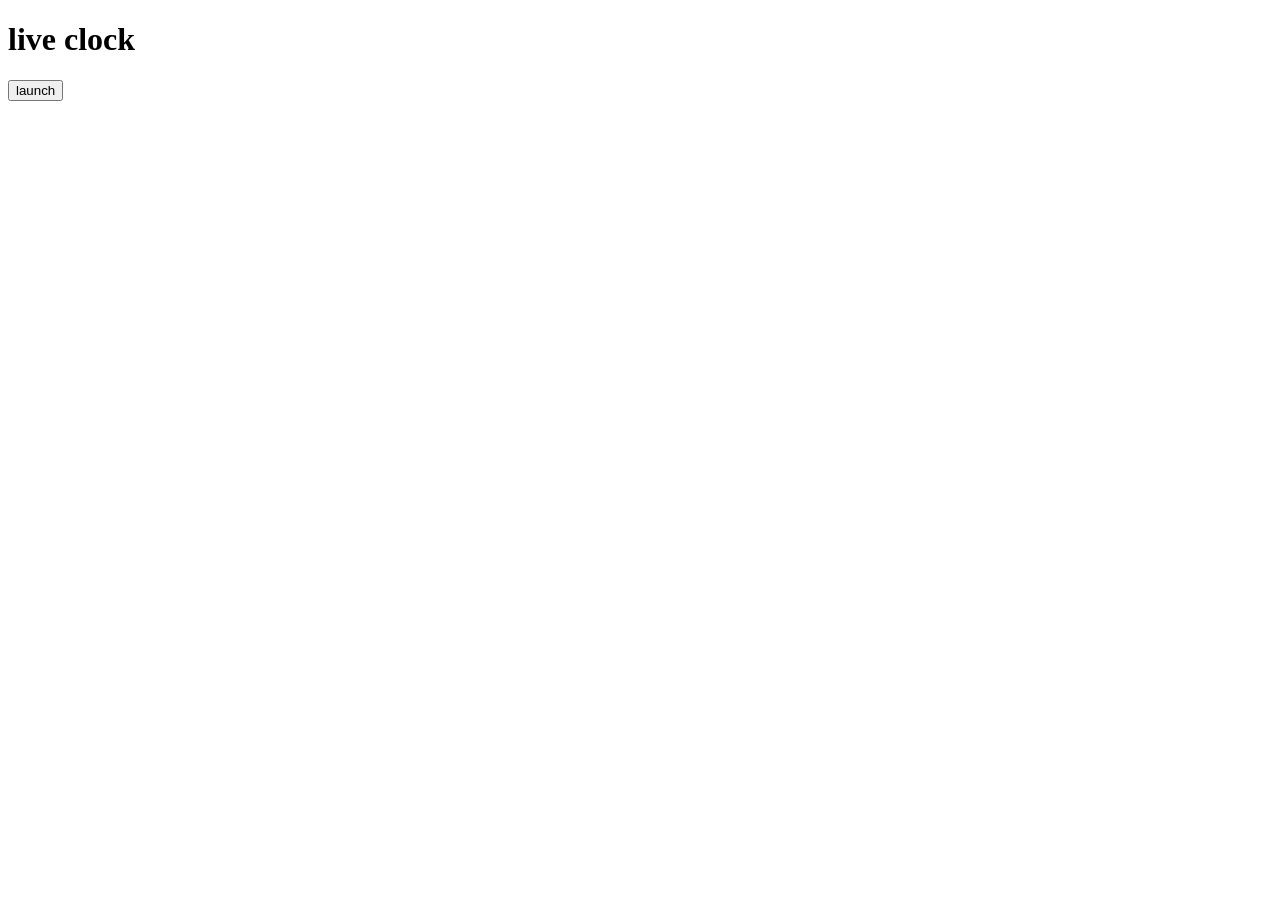
==== clock.html @ d665baa2 "first commit" ====
<!DOCTYPE html>
<html lang="en" >
<head>
  <meta charset="UTF-8">
</head>
<body>
    <h1>live clock</h1>
    <div>
    <button onclick="generatetime();"> launch </button>
        <br>
        <br>
        <center>
        <div id="display"></div>
        </center>
    </div>
  
</body>
   
</html>
<script>
function generatetime()
{
    var date = new Date();
    var hour = date.getHours(); 
    var minute = date.getMinutes(); 
    var seconds = date.getSeconds(); 

    var day = "AM";
    
    if(hour == 0)
    {
        hour = 12;
    }
    
    if(hour >= 12)
    {
        hour = hour - 12;
        day = "PM";
    }
    
    hour = (hour < 10) ? "0" + hour : hour;
    minute = (minute < 10) ? "0" + minute : minute;
    seconds = (seconds < 10) ? "0" + seconds : seconds;
    
    var time = hour + ":" + minute + ":" + seconds + " " + day;
    document.getElementById("display").innerHTML = time;
    
    setInterval(generatetime, 2000);
}
</script>
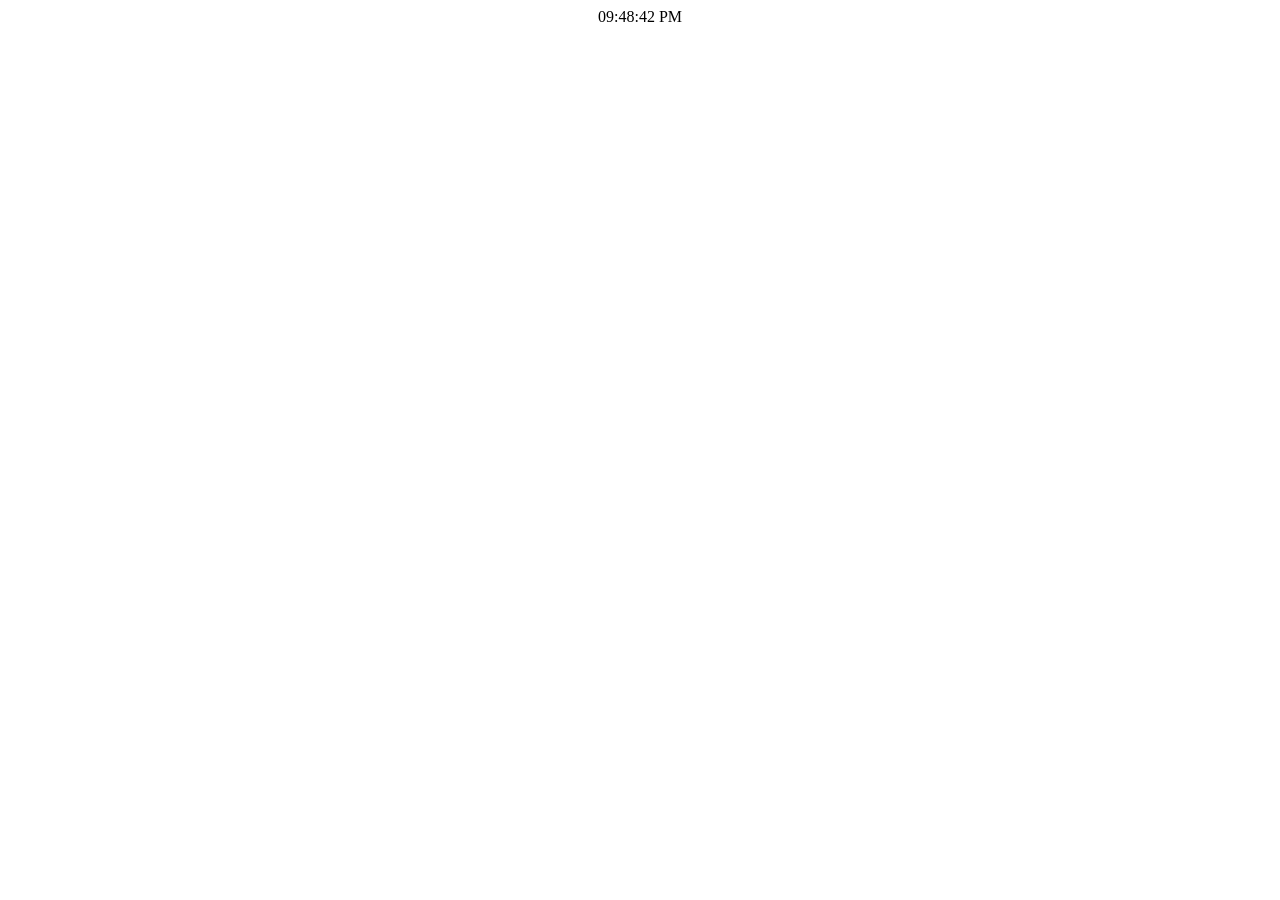
==== commit 5a6a5c89: "update" ====
--- a/clock.html
+++ b/clock.html
@@ -4,20 +4,13 @@
   <meta charset="UTF-8">
 </head>
 <body>
-    <h1>live clock</h1>
+
     <div>
-    <button onclick="generatetime();"> launch </button>
-        <br>
-        <br>
         <center>
         <div id="display"></div>
         </center>
     </div>
-  
-</body>
-   
-</html>
-<script>
+    <script>
 function generatetime()
 {
     var date = new Date();
@@ -44,7 +37,12 @@
     
     var time = hour + ":" + minute + ":" + seconds + " " + day;
     document.getElementById("display").innerHTML = time;
-    
-    setInterval(generatetime, 2000);
-}
-</script>+}    
+    generatetime();
+    setInterval(generatetime, 1000);
+
+</script>
+  
+</body>
+   
+</html>
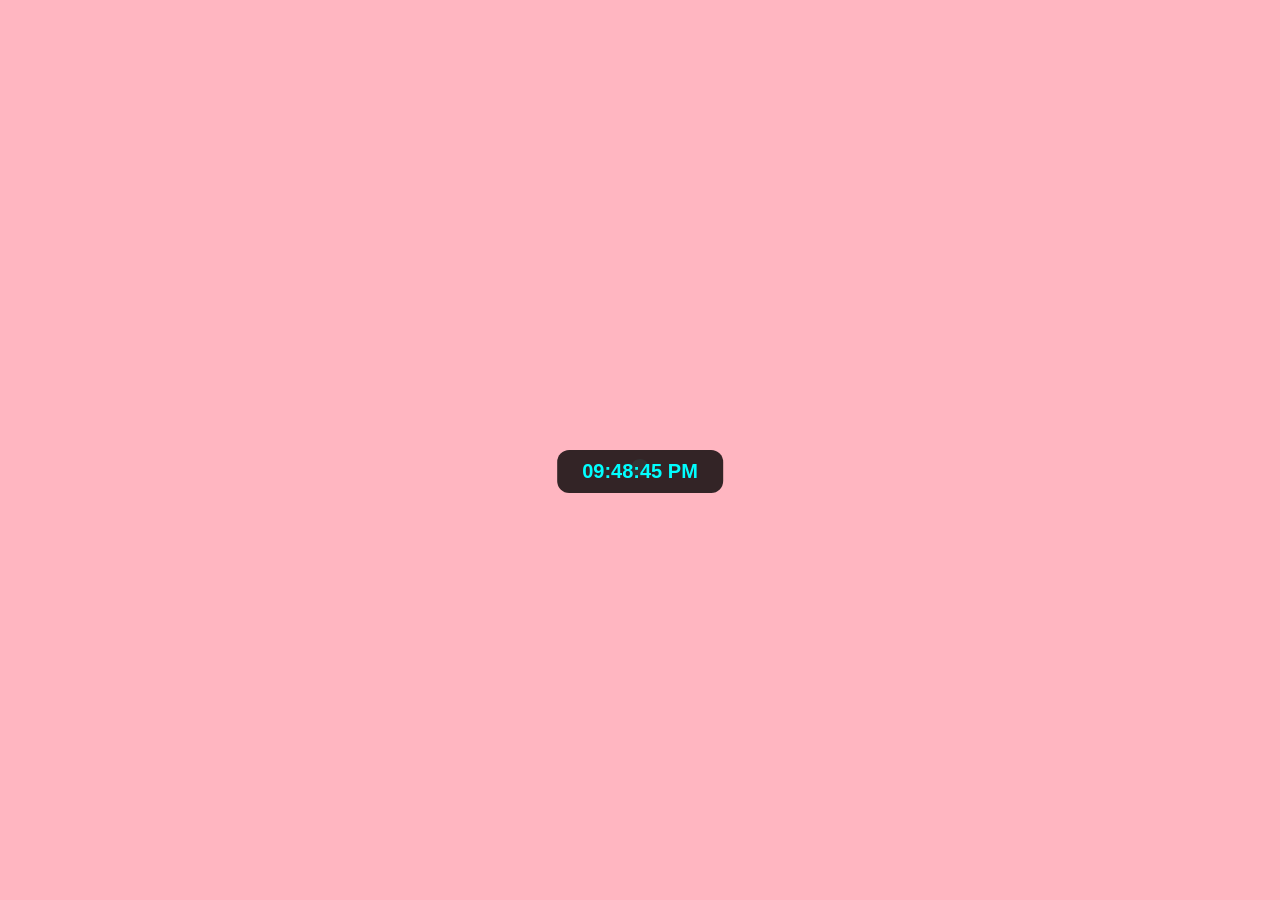
==== commit 2af1e151: "update" ====
--- a/clock.html
+++ b/clock.html
@@ -1,47 +1,50 @@
 <!DOCTYPE html>
 <html lang="en" >
-<head>
-  <meta charset="UTF-8">
-</head>
-<body>
+    <head>
+        <meta charset="UTF-8">
+        <link rel="stylesheet" href="clock.css">
+    </head>
+    
+    <body>
+    
+    <div>
+        <div class="center"></div>
+        <div id="display"></div>
+    </div>
+    
+    <!--Body Part-->
+    <script>
+        function generatetime()
+            {
+                var date = new Date();
+                var hour = date.getHours(); 
+                var minute = date.getMinutes(); 
+                var seconds = date.getSeconds(); 
 
-    <div>
-        <center>
-        <div id="display"></div>
-        </center>
-    </div>
-    <script>
-function generatetime()
-{
-    var date = new Date();
-    var hour = date.getHours(); 
-    var minute = date.getMinutes(); 
-    var seconds = date.getSeconds(); 
+                var day = "AM";
+                
+                if(hour == 0)
+                {
+                    hour = 12;
+                }
+                
+                if(hour >= 12)
+                {
+                    hour = hour - 12;
+                    day = "PM";
+                }
+                
+                hour = (hour < 10) ? "0" + hour : hour;
+                minute = (minute < 10) ? "0" + minute : minute;
+                seconds = (seconds < 10) ? "0" + seconds : seconds;
+                
+                var time = hour + ":" + minute + ":" + seconds + " " + day;
+                document.getElementById("display").innerHTML = time;
+            }    
+        generatetime();
+        setInterval(generatetime, 1000);
 
-    var day = "AM";
-    
-    if(hour == 0)
-    {
-        hour = 12;
-    }
-    
-    if(hour >= 12)
-    {
-        hour = hour - 12;
-        day = "PM";
-    }
-    
-    hour = (hour < 10) ? "0" + hour : hour;
-    minute = (minute < 10) ? "0" + minute : minute;
-    seconds = (seconds < 10) ? "0" + seconds : seconds;
-    
-    var time = hour + ":" + minute + ":" + seconds + " " + day;
-    document.getElementById("display").innerHTML = time;
-}    
-    generatetime();
-    setInterval(generatetime, 1000);
-
-</script>
+    </script>
   
 </body>
    
--- a/clock.css
+++ b/clock.css
@@ -0,0 +1,40 @@
+*{
+    margin: 0;
+    padding: 0;
+    box-sizing: border-box;
+    font-family: Arial, Helvetica, sans-serif;
+}
+
+/*Body Section*/
+body{
+    height: 100vh;
+    display: flex;
+    justify-content: center;
+    align-items: center;
+    background: 400% 400%;
+    background-color: lightpink;
+}
+
+/*Center Section*/
+.center{
+    position: absolute;
+    width: 18px;
+    height: 18px;
+    background: white;
+    border-radius: 50%;
+    top: 50%;
+    left: 50%;
+    transform: translate(-50%,50%);
+}
+
+/*Digital Clock*/
+#display{
+    position: absolute;
+    transform: translateX(-50%);
+    color: #00ffff;
+    font-size: 20px;
+    font-weight: bold;
+    background: rgba(0,0,0,0.8);
+    padding: 10px 25px;
+    border-radius: 12px;
+}
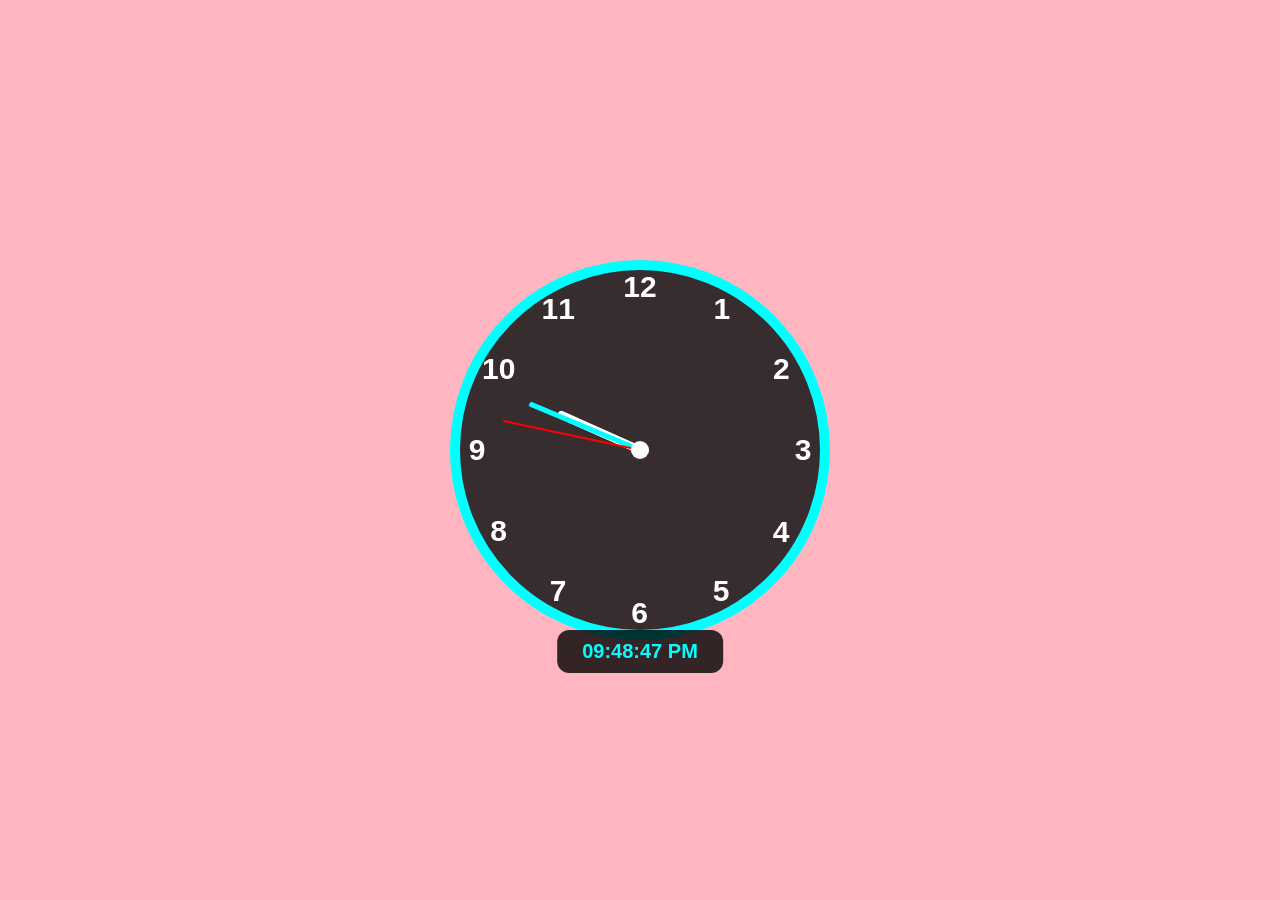
==== commit 0eaf6540: "update" ====
--- a/clock.html
+++ b/clock.html
@@ -7,45 +7,73 @@
     
     <body>
     
-    <div>
-        <div class="center"></div>
-        <div id="display"></div>
-    </div>
+        <div class="clock">
+
+            <div class="number number12"><span>12</span></div>
+            <div class="number number1"><span>1</span></div>
+            <div class="number number2"><span>2</span></div>
+            <div class="number number3"><span>3</span></div>
+            <div class="number number4"><span>4</span></div>
+            <div class="number number5"><span>5</span></div>
+            <div class="number number6"><span>6</span></div>
+            <div class="number number7"><span>7</span></div>
+            <div class="number number8"><span>8</span></div>
+            <div class="number number9"><span>9</span></div>
+            <div class="number number10"><span>10</span></div>
+            <div class="number number11"><span>11</span></div>
+
+
+            <div class="hand hour" id="hour"></div>
+            <div class="hand minute" id="minute"></div>
+            <div class="hand second" id="second"></div>
+
+            <div class="center"></div>
+
+            <div id="display"></div>
+        </div>
     
-    <!--Body Part-->
-    <script>
-        function generatetime()
-            {
-                var date = new Date();
-                var hour = date.getHours(); 
-                var minute = date.getMinutes(); 
-                var seconds = date.getSeconds(); 
+        <!--Body Part-->
+        <script>
+            function generatetime()
+                {
+                    var date = new Date();
+                    var hour = date.getHours(); 
+                    var minute = date.getMinutes(); 
+                    var second = date.getSeconds(); 
 
-                var day = "AM";
+                    //Analog Clock
+                    document.getElementById("hour").style.transform=
+                        `translateX(-50%) rotate(${(hour % 12) * 30 + minute * 0.5}deg)`;
+                    
+                    document.getElementById("minute").style.transform=
+                        `translateX(-50%) rotate(${minute * 6 + second * 0.1}deg)`;
                 
-                if(hour == 0)
-                {
-                    hour = 12;
-                }
-                
-                if(hour >= 12)
-                {
-                    hour = hour - 12;
-                    day = "PM";
-                }
-                
-                hour = (hour < 10) ? "0" + hour : hour;
-                minute = (minute < 10) ? "0" + minute : minute;
-                seconds = (seconds < 10) ? "0" + seconds : seconds;
-                
-                var time = hour + ":" + minute + ":" + seconds + " " + day;
-                document.getElementById("display").innerHTML = time;
-            }    
-        generatetime();
-        setInterval(generatetime, 1000);
+                    document.getElementById("second").style.transform=
+                        `translateX(-50%) rotate(${second * 6}deg)`;
+                    
+                    var day = "AM";
+                    
+                    if(hour >= 12)
+                    {
+                        hour = hour-12;
+                        day = "PM"
+                    }
+                    
+                    if(hour == 0)
+                    {
+                        hour = 12;
+                    }
+                    
+                    hour = (hour < 10) ? "0" + hour : hour;
+                    minute = (minute < 10) ? "0" + minute : minute;
+                    seconds = (second < 10) ? "0" + second : second;
+                    
+                    var time = hour + ":" + minute + ":" + second + " " + day;
+                    document.getElementById("display").innerHTML = time;
+                }    
+            generatetime();
+            setInterval(generatetime, 1000);
 
-    </script>
-  
-</body>
-   
+        </script>
+    </body>
 </html>
--- a/clock.css
+++ b/clock.css
@@ -13,6 +13,86 @@
     align-items: center;
     background: 400% 400%;
     background-color: lightpink;
+    overflow: hidden;
+}
+
+/*Clock Section*/
+.clock{
+    position: relative;
+    width: 380px;
+    height: 380px;
+    border: 10px solid cyan;
+    border-radius: 50%;
+    background: rgba(20,20,20,0.85);
+}
+
+/*Number Section*/
+.number{
+    position: absolute;
+    width: 100%;
+    height: 100%;
+    text-align: center;
+    color: white;
+    font-size: 30px;
+    font-weight: bold;
+}
+
+.number1{transform: rotate(30deg);}
+.number2{transform: rotate(60deg);}
+.number3{transform: rotate(90deg);}
+.number4{transform: rotate(120deg);}
+.number5{transform: rotate(150deg);}
+.number6{transform: rotate(180deg);}
+.number7{transform: rotate(210deg);}
+.number8{transform: rotate(240deg);}
+.number9{transform: rotate(270deg);}
+.number10{transform: rotate(300deg);}
+.number11{transform: rotate(330deg);}
+.number12{transform: rotate(360deg);}
+
+.number span{
+    display: inline-block;
+    transform: rotate(calc(-1 * var(--rotate)));
+}
+
+.number1 span{--rotate: 30deg;}
+.number2 span{--rotate: 60deg;}
+.number3 span{--rotate: 90deg;}
+.number4 span{--rotate: 120deg;}
+.number5 span{--rotate: 150deg;}
+.number6 span{--rotate: 180deg;}
+.number7 span{--rotate: 210deg;}
+.number8 span{--rotate: 240deg;}
+.number9 span{--rotate: 270deg;}
+.number10 span{--rotate: 300deg;}
+.number11 span{--rotate: 330deg;}
+.number12 span{--rotate: 360deg;}
+
+.hand{
+    position: absolute;
+    bottom: 50%;
+    left: 50%;
+    transform-origin: bottom;
+    transform: translateX(-50%) rotate(0deg);
+    border-radius: 20px;
+}
+
+.hour{
+    width: 8px;
+    height: 90px;
+    background: white;
+}
+
+.minute{
+    width: 5px;
+    height: 120px;
+    background: cyan;
+}
+
+.second{
+    width: 2px;
+    height: 140px;
+    background: red;
 }
 
 /*Center Section*/
@@ -24,12 +104,14 @@
     border-radius: 50%;
     top: 50%;
     left: 50%;
-    transform: translate(-50%,50%);
+    transform: translate(-50%,-50%);
 }
 
 /*Digital Clock*/
 #display{
     position: absolute;
+    top: 100%;
+    left: 50%;
     transform: translateX(-50%);
     color: #00ffff;
     font-size: 20px;
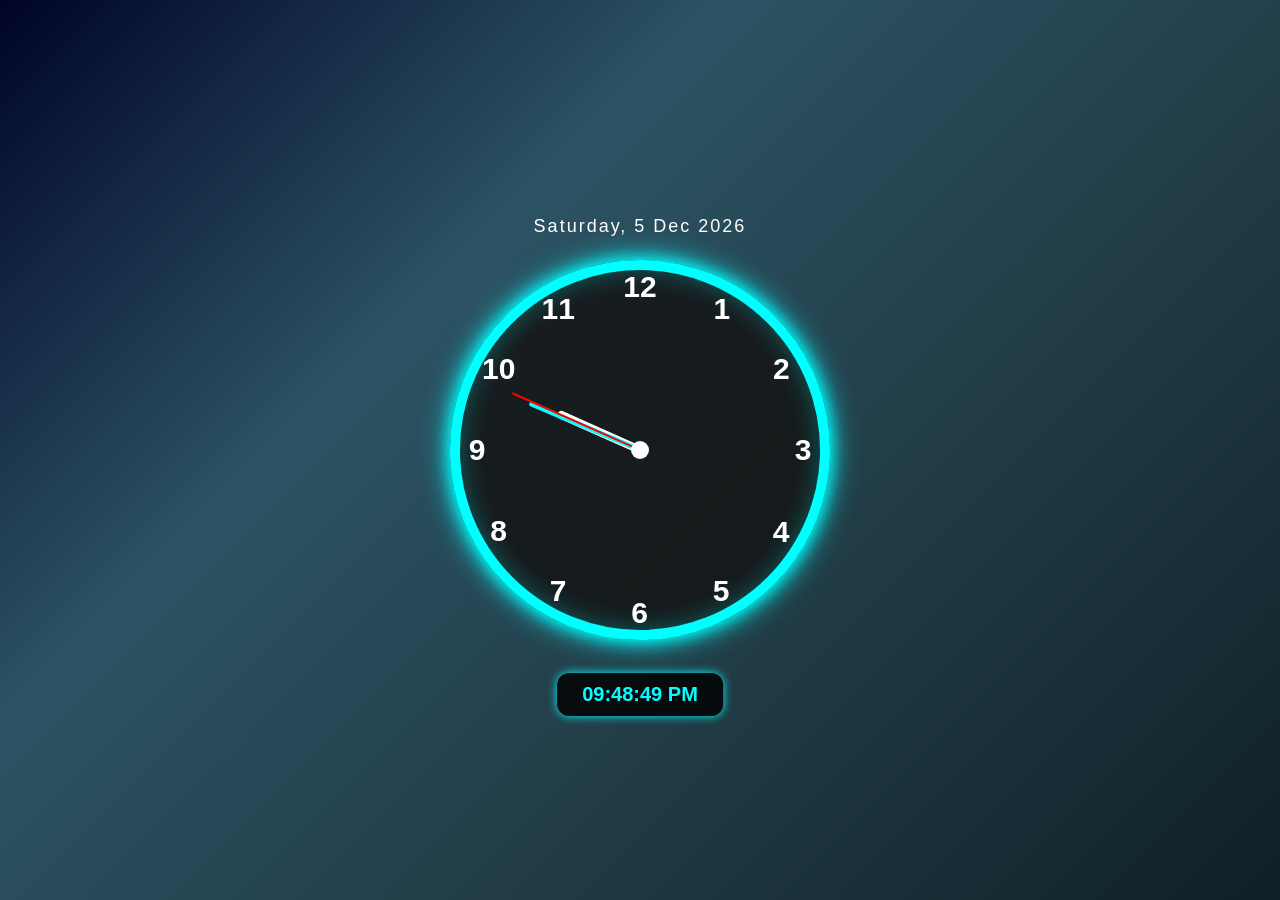
==== commit af7a3291: "update" ====
--- a/clock.html
+++ b/clock.html
@@ -30,6 +30,8 @@
             <div class="center"></div>
 
             <div id="display"></div>
+            
+            <div id="date"></div>
         </div>
     
         <!--Body Part-->
@@ -50,6 +52,11 @@
                 
                     document.getElementById("second").style.transform=
                         `translateX(-50%) rotate(${second * 6}deg)`;
+
+                    const days=["Sunday","Monday","Tuesday","Wednesday","Thursday","Friday","Saturday"];
+                    const months=["Jan","Feb","Mar","Apr","May","Jun","Jul","Aug","Sep","Oct","Nov","Dec"];
+
+                    document.getElementById("date").innerHTML=`${days[date.getDay()]}, ${date.getDate()} ${months[date.getMonth()]} ${date.getFullYear()}`;
                     
                     var day = "AM";
                     
--- a/clock.css
+++ b/clock.css
@@ -12,7 +12,7 @@
     justify-content: center;
     align-items: center;
     background: 400% 400%;
-    background-color: lightpink;
+    background: linear-gradient(-45deg,#0f2027,#203a43,#2c5364,#000428);
     overflow: hidden;
 }
 
@@ -24,6 +24,10 @@
     border: 10px solid cyan;
     border-radius: 50%;
     background: rgba(20,20,20,0.85);
+    backdrop-filter: blur(10px);
+    box-shadow: 0 0 15px cyan,
+                0 0 30px cyan,
+                inset 0 0 25px rgba(0,255,255,0.3);
 }
 
 /*Number Section*/
@@ -110,7 +114,7 @@
 /*Digital Clock*/
 #display{
     position: absolute;
-    top: 100%;
+    top: 112%;
     left: 50%;
     transform: translateX(-50%);
     color: #00ffff;
@@ -119,4 +123,16 @@
     background: rgba(0,0,0,0.8);
     padding: 10px 25px;
     border-radius: 12px;
+    box-shadow: 0 0 10px cyan;
+}
+
+#date{
+    position: absolute;
+    top: -15%;
+    left: 50%;
+    transform: translateX(-50%);
+    color: white;
+    font-size: 18px;
+    letter-spacing: 2px;
+    white-space: nowrap;
 }
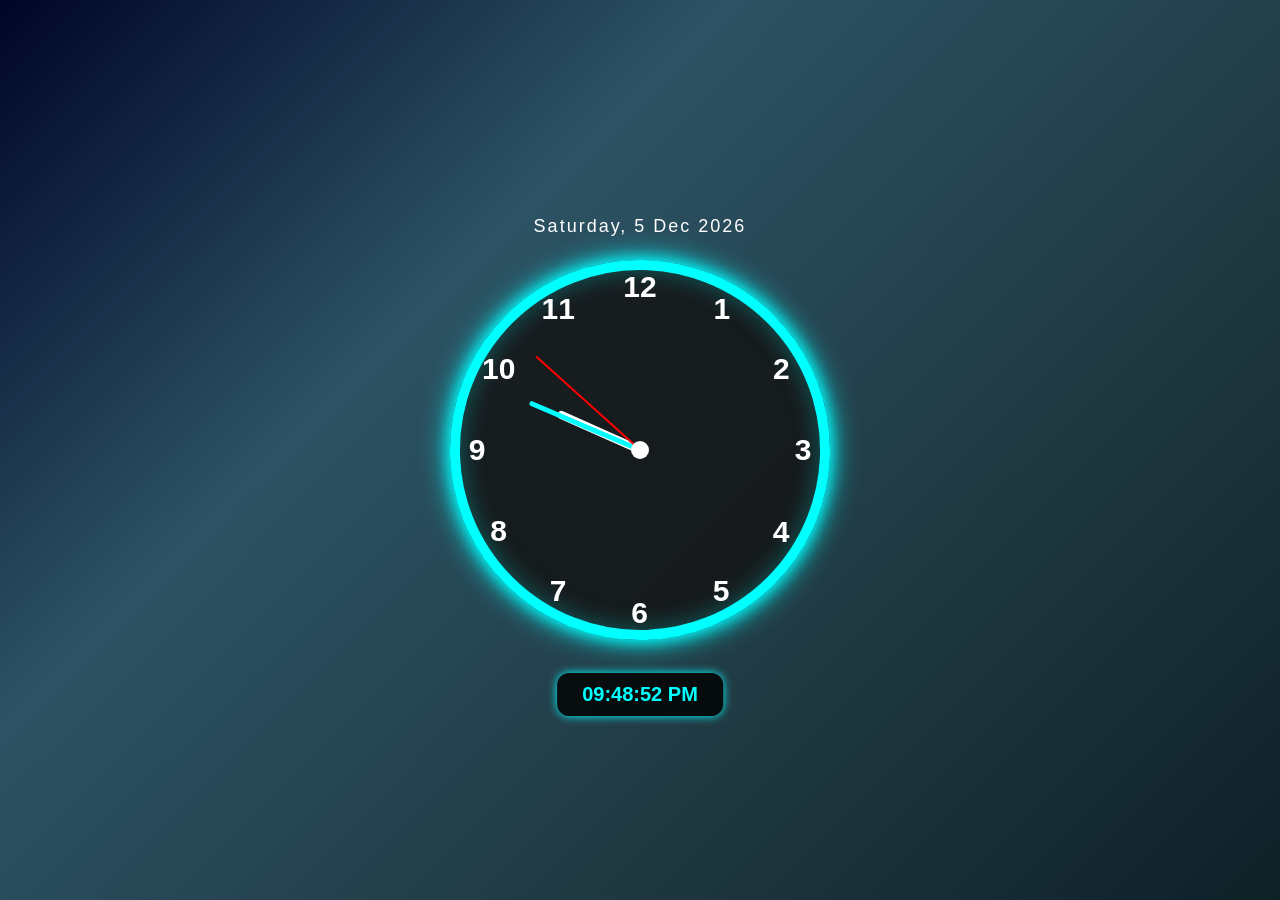
==== commit 7d063a39: "update" ====
--- a/clock.html
+++ b/clock.html
@@ -2,11 +2,13 @@
 <html lang="en" >
     <head>
         <meta charset="UTF-8">
+        <!--Connect css file-->
         <link rel="stylesheet" href="clock.css">
     </head>
     
     <body>
     
+        <!--Main clock-->
         <div class="clock">
 
             <div class="number number12"><span>12</span></div>
@@ -22,42 +24,56 @@
             <div class="number number10"><span>10</span></div>
             <div class="number number11"><span>11</span></div>
 
-
+            <!--Clock hands-->
             <div class="hand hour" id="hour"></div>
             <div class="hand minute" id="minute"></div>
             <div class="hand second" id="second"></div>
 
+            <!--Center point-->
             <div class="center"></div>
 
+            <!--Digital time-->
             <div id="display"></div>
             
+            <!--Current date-->
             <div id="date"></div>
         </div>
     
-        <!--Body Part-->
+        <!--Script part-->
         <script>
+            //updates the clock
             function generatetime()
                 {
+                    //Get current date and time
                     var date = new Date();
+
+                    //Get hour,minute and second
                     var hour = date.getHours(); 
                     var minute = date.getMinutes(); 
                     var second = date.getSeconds(); 
 
                     //Analog Clock
+                    //Move hour hand
                     document.getElementById("hour").style.transform=
                         `translateX(-50%) rotate(${(hour % 12) * 30 + minute * 0.5}deg)`;
                     
+                    //Move minute hand
                     document.getElementById("minute").style.transform=
                         `translateX(-50%) rotate(${minute * 6 + second * 0.1}deg)`;
                 
+                    //Move second hand
                     document.getElementById("second").style.transform=
                         `translateX(-50%) rotate(${second * 6}deg)`;
 
+                    //Days and months
                     const days=["Sunday","Monday","Tuesday","Wednesday","Thursday","Friday","Saturday"];
                     const months=["Jan","Feb","Mar","Apr","May","Jun","Jul","Aug","Sep","Oct","Nov","Dec"];
 
-                    document.getElementById("date").innerHTML=`${days[date.getDay()]}, ${date.getDate()} ${months[date.getMonth()]} ${date.getFullYear()}`;
+                    //Display current date
+                    document.getElementById("date").innerHTML=
+                        `${days[date.getDay()]}, ${date.getDate()} ${months[date.getMonth()]} ${date.getFullYear()}`;
                     
+                    //Set AM or PM
                     var day = "AM";
                     
                     if(hour >= 12)
@@ -66,21 +82,29 @@
                         day = "PM"
                     }
                     
+                    //Convert 0 hour to 12
                     if(hour == 0)
                     {
                         hour = 12;
                     }
                     
+                    //Add zero before single digits
                     hour = (hour < 10) ? "0" + hour : hour;
                     minute = (minute < 10) ? "0" + minute : minute;
-                    seconds = (second < 10) ? "0" + second : second;
+                    second = (second < 10) ? "0" + second : second;
                     
+                    //Create digital time
                     var time = hour + ":" + minute + ":" + second + " " + day;
                     document.getElementById("display").innerHTML = time;
                 }    
+
+            //Run clock immediately
             generatetime();
+
+            //Update clock every second
             setInterval(generatetime, 1000);
 
         </script>
     </body>
 </html>
+
--- a/clock.css
+++ b/clock.css
@@ -1,3 +1,4 @@
+/*Reset default spacing*/
 *{
     margin: 0;
     padding: 0;
@@ -5,7 +6,7 @@
     font-family: Arial, Helvetica, sans-serif;
 }
 
-/*Body Section*/
+/*Page background*/
 body{
     height: 100vh;
     display: flex;
@@ -16,7 +17,7 @@
     overflow: hidden;
 }
 
-/*Clock Section*/
+/*Main clcok*/
 .clock{
     position: relative;
     width: 380px;
@@ -30,7 +31,7 @@
                 inset 0 0 25px rgba(0,255,255,0.3);
 }
 
-/*Number Section*/
+/*Clock number*/
 .number{
     position: absolute;
     width: 100%;
@@ -41,6 +42,7 @@
     font-weight: bold;
 }
 
+/*Rotate numbers and clock*/
 .number1{transform: rotate(30deg);}
 .number2{transform: rotate(60deg);}
 .number3{transform: rotate(90deg);}
@@ -54,11 +56,13 @@
 .number11{transform: rotate(330deg);}
 .number12{transform: rotate(360deg);}
 
+/*Keep numbers straight*/
 .number span{
     display: inline-block;
     transform: rotate(calc(-1 * var(--rotate)));
 }
 
+/*Reverse number rotation*/
 .number1 span{--rotate: 30deg;}
 .number2 span{--rotate: 60deg;}
 .number3 span{--rotate: 90deg;}
@@ -72,6 +76,7 @@
 .number11 span{--rotate: 330deg;}
 .number12 span{--rotate: 360deg;}
 
+/*Common hand settings*/
 .hand{
     position: absolute;
     bottom: 50%;
@@ -81,25 +86,28 @@
     border-radius: 20px;
 }
 
+/*Hour hand*/
 .hour{
     width: 8px;
     height: 90px;
     background: white;
 }
 
+/*Minute hand*/
 .minute{
     width: 5px;
     height: 120px;
     background: cyan;
 }
 
+/*Second hand*/
 .second{
     width: 2px;
     height: 140px;
     background: red;
 }
 
-/*Center Section*/
+/*Center dot*/
 .center{
     position: absolute;
     width: 18px;
@@ -111,7 +119,7 @@
     transform: translate(-50%,-50%);
 }
 
-/*Digital Clock*/
+/*Digital time*/
 #display{
     position: absolute;
     top: 112%;
@@ -126,6 +134,7 @@
     box-shadow: 0 0 10px cyan;
 }
 
+/*Date display*/
 #date{
     position: absolute;
     top: -15%;
